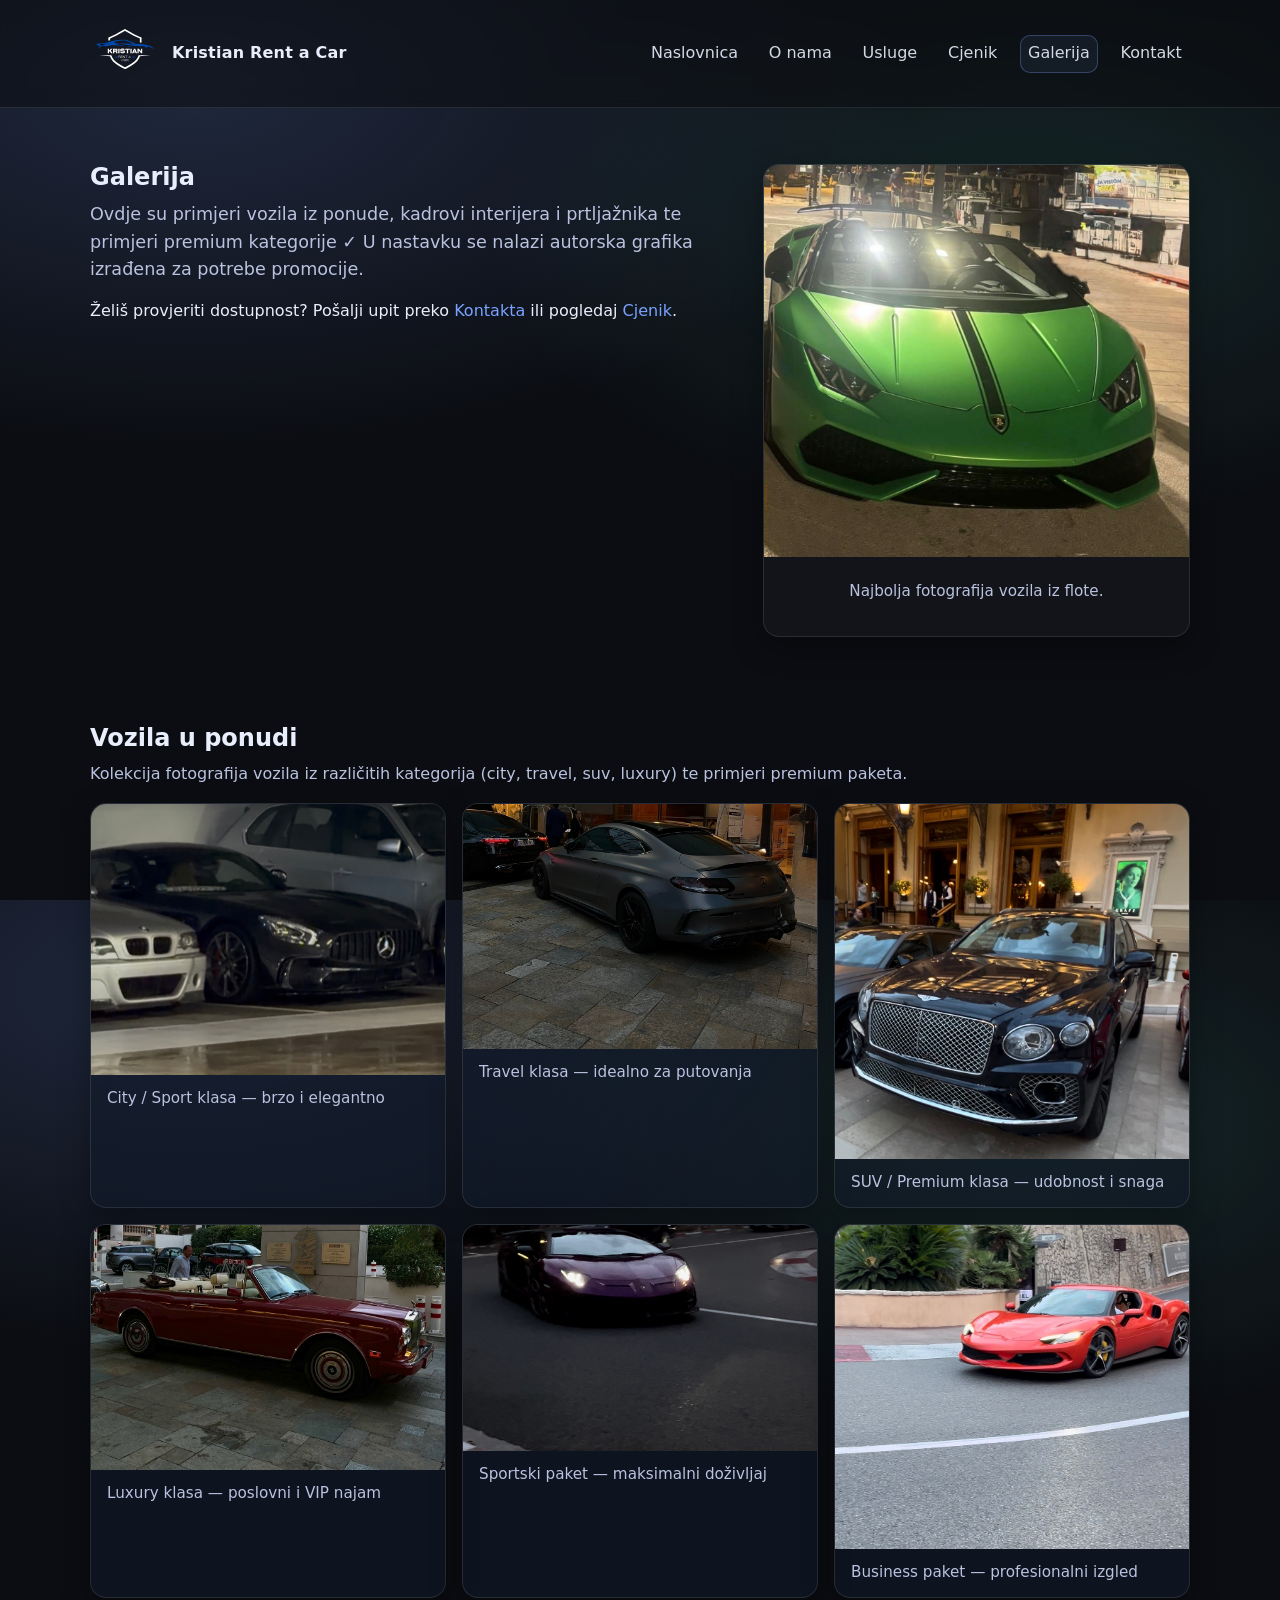
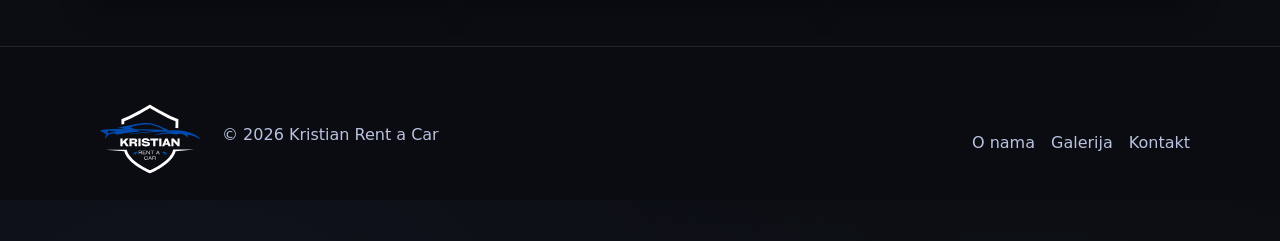
==== Kristian_Paradzikovic_galerija.html @ 81f8f2f1 "Add files via upload" ====
<!doctype html>
<html lang="hr">
<head>
  <meta charset="utf-8" />
  <meta name="viewport" content="width=device-width, initial-scale=1" />
  <title>Galerija — Kristian Rent a Car</title>
  <meta name="description" content="Galerija vozila i dodatne opreme — Kristian Rent a Car. Primjeri flote i autorska grafika." />
  <link rel="stylesheet" href="Kristian_Paradzikovic_style.css" />
</head>

<body>
  <header class="site-header">
    <div class="container header-inner">
      <a class="brand" href="index.html">
        <img class="brand-logo" src="logo.svg" alt="Logo Rent a Car" />
        <span class="brand-text">Kristian Rent a Car</span>
      </a>

      <button class="nav-toggle" type="button" aria-expanded="false" aria-controls="primary-nav">
        <span class="sr-only">Otvori izbornik</span>
        <span class="burger" aria-hidden="true"></span>
      </button>

      <nav id="primary-nav" class="nav" aria-label="Glavna navigacija">
        <a class="nav-link" href="index.html">Naslovnica</a>
        <a class="nav-link" href="Kristian_Paradzikovic_onama.html">O nama</a>
        <a class="nav-link" href="Kristian_Paradzikovic_usluge.html">Usluge</a>
        <a class="nav-link" href="Kristian_Paradzikovic_cjenik.html">Cjenik</a>
        <a class="nav-link active" href="Kristian_Paradzikovic_galerija.html">Galerija</a>
        <a class="nav-link" href="Kristian_Paradzikovic_kontakt.html">Kontakt</a>
      </nav>
    </div>
  </header>

  <main>
    <section class="hero">
      <div class="container hero-inner">
        <div class="hero-copy">
          <h1>Galerija</h1>
          <p class="lead">
            Ovdje su primjeri vozila iz ponude, kadrovi interijera i prtljažnika te primjeri premium kategorije ✓
            U nastavku se nalazi autorska grafika izrađena za potrebe promocije.
          </p>
          <p>
            Želiš provjeriti dostupnost? Pošalji upit preko <a href="Kristian_Paradzikovic_kontakt.html">Kontakta</a>
            ili pogledaj <a href="Kristian_Paradzikovic_cjenik.html">Cjenik</a>.
          </p>
        </div>

        <div class="hero-media">
          <img src="galerija_naslovna.jpeg" alt="Vozilo iz ponude" loading="lazy" />
          <p class="caption">Najbolja fotografija vozila iz flote.</p>
        </div>
      </div>
    </section>

    <section class="section">
      <div class="container">
        <h2>Vozila u ponudi</h2>
        <p class="muted">
          Kolekcija fotografija vozila iz različitih kategorija (city, travel, suv, luxury) te primjeri premium paketa.
        </p>

        <div class="gallery-grid">
          <figure class="gallery-item">
            <img src="galerija.jpeg" alt="Sportski automobil - city klasa" loading="lazy" />
            <figcaption>City / Sport klasa — brzo i elegantno</figcaption>
          </figure>

          <figure class="gallery-item">
            <img src="galerija_travel2.jpeg" alt="Putnički automobil - travel klasa" loading="lazy" />
            <figcaption>Travel klasa — idealno za putovanja</figcaption>
          </figure>

          <figure class="gallery-item">
            <img src="galerija_travel.jpeg" alt="SUV i premium vozilo" loading="lazy" />
            <figcaption>SUV / Premium klasa — udobnost i snaga</figcaption>
          </figure>

          <figure class="gallery-item">
            <img src="galerija_luxury.jpeg" alt="Luksuzni automobil" loading="lazy" />
            <figcaption>Luxury klasa — poslovni i VIP najam</figcaption>
          </figure>

          <figure class="gallery-item">
            <img src="proizvod1.jpeg" alt="Sportski automobil u vožnji" loading="lazy" />
            <figcaption>Sportski paket — maksimalni doživljaj</figcaption>
          </figure>

          <figure class="gallery-item">
            <img src="galerija_suv.jpeg" alt="Business vozilo ispred hotela" loading="lazy" />
            <figcaption>Business paket — profesionalni izgled</figcaption>
          </figure>
        </div>
      </div>
    </section>
</div>

      </div>
    </section>
  </main>

  <footer class="site-footer">
    <div class="container footer-inner">
      <div class="footer-brand">
        <img class="footer-logo" src="logo.svg" alt="Logo Rent a Car" />
        <p class="muted">© <span id="year"></span> Kristian Rent a Car</p>
      </div>
      <div class="footer-links">
        <a href="Kristian_Paradzikovic_onama.html">O nama</a>
        <a href="Kristian_Paradzikovic_galerija.html">Galerija</a>
        <a href="Kristian_Paradzikovic_kontakt.html">Kontakt</a>
      </div>
    </div>
  </footer>

  <script>
    const btn = document.querySelector('.nav-toggle');
    const nav = document.querySelector('#primary-nav');
    btn?.addEventListener('click', () => {
      const expanded = btn.getAttribute('aria-expanded') === 'true';
      btn.setAttribute('aria-expanded', String(!expanded));
      nav.classList.toggle('open');
    });
    document.getElementById('year').textContent = new Date().getFullYear();
  </script>
</body>
</html>
---- Kristian_Paradzikovic_style.css ----
:root{
  --bg: #0b0d12;
  --bg-2:#111625;
  --text:#e9eefc;
  --muted:#b9c2df;
  --card:#121a2b;
  --border: rgba(255,255,255,.10);
  --accent:#7aa2ff;
  --accent-2:#65e6c7;

  --radius: 16px;
  --shadow: 0 10px 30px rgba(0,0,0,.35);

  --container: 1100px;
}

*{ box-sizing:border-box; }
html, body{ height:100%; }
body{
  margin:0;
  font-family: system-ui, -apple-system, Segoe UI, Roboto, Arial, sans-serif;
  background: radial-gradient(1200px 600px at 15% 10%, rgba(122,162,255,.18), transparent 60%),
              radial-gradient(900px 500px at 80% 25%, rgba(101,230,199,.12), transparent 60%),
              var(--bg);
  color: var(--text);
  line-height: 1.55;
}

img{ max-width:100%; display:block; }
a{ color: var(--accent); text-decoration:none; }
a:hover{ text-decoration:underline; }
h1,h2,h3{ line-height:1.15; margin: 0 0 .6rem 0; }
p{ margin: 0 0 1rem 0; }

.container{
  width: min(var(--container), calc(100% - 2rem));
  margin: 0 auto;
}

.muted{ color: var(--muted); }
.caption{ color: var(--muted); font-size: .95rem; margin-top: .6rem; }
.note{
  border-left: 3px solid var(--accent-2);
  padding: .75rem 1rem;
  background: rgba(101,230,199,.08);
  border-radius: 12px;
}

.sr-only{
  position:absolute;
  width:1px; height:1px;
  padding:0; margin:-1px;
  overflow:hidden; clip:rect(0,0,0,0);
  border:0;
}

.site-header{
  position: sticky;
  top: 0;
  z-index: 50;
  backdrop-filter: blur(10px);
  background: rgba(11,13,18,.55);
  border-bottom: 1px solid var(--border);
}

.header-inner{
  display:flex;
  align-items:center;
  justify-content:space-between;
  gap: 1rem;
  padding: .85rem 0;
}

.brand{
  display:flex;
  align-items:center;
  gap:.75rem;
  color: var(--text);
  text-decoration:none;
}
.brand-logo{
  width: 36px;
  height: 36px;
}
.brand-text{
  font-weight: 700;
  letter-spacing: .2px;
}

.nav{
  display:flex;
  align-items:center;
  gap: .9rem;
}
.nav-link{
  color: var(--text);
  opacity: .9;
  padding: .35rem .45rem;
  border-radius: 10px;
  border: 1px solid transparent;
}
.nav-link:hover{
  opacity: 1;
  text-decoration:none;
  border-color: var(--border);
  background: rgba(255,255,255,.04);
}
.nav-link.active{
  border-color: rgba(122,162,255,.35);
  background: rgba(122,162,255,.08);
}

.nav-toggle{
  display:none;
  background: transparent;
  border: 1px solid var(--border);
  border-radius: 12px;
  padding: .55rem .65rem;
  cursor: pointer;
}
.burger{
  display:block;
  width: 22px;
  height: 2px;
  background: var(--text);
  position: relative;
}
.burger::before,
.burger::after{
  content:"";
  position:absolute;
  left:0;
  width: 22px;
  height: 2px;
  background: var(--text);
}
.burger::before{ top:-7px; }
.burger::after{ top:7px; }

.section{ padding: 3rem 0; }
.section.alt{
  background: linear-gradient(180deg, rgba(17,22,37,.55), rgba(17,22,37,.25));
  border-top: 1px solid var(--border);
  border-bottom: 1px solid var(--border);
}

.badge{
  display:inline-block;
  padding: .35rem .6rem;
  border-radius: 999px;
  border: 1px solid var(--border);
  background: rgba(255,255,255,.04);
  color: var(--muted);
  margin-bottom: .9rem;
}

.hero{ padding: 3.5rem 0 2.5rem; }
.hero-inner{
  display:grid;
  grid-template-columns: 1.2fr .8fr;
  gap: 2rem;
  align-items: start;
}
.lead{ font-size: 1.1rem; color: var(--muted); }

.hero-media{
  background: rgba(255,255,255,.03);
  border: 1px solid var(--border);
  border-radius: var(--radius);
  overflow:hidden;
  box-shadow: var(--shadow);
}
.hero-media img{
  width: 100%;
  height: auto;
}
.hero-media .caption{ padding: .85rem 1rem 1rem; }

.hero-actions{
  display:flex;
  gap: .75rem;
  flex-wrap: wrap;
  margin-top: 1rem;
}
.btn{
  display:inline-block;
  padding: .75rem 1rem;
  border-radius: 14px;
  border: 1px solid rgba(122,162,255,.35);
  background: rgba(122,162,255,.14);
  color: var(--text);
  text-decoration:none;
}
.btn:hover{ text-decoration:none; background: rgba(122,162,255,.22); }
.btn-ghost{
  border-color: var(--border);
  background: rgba(255,255,255,.04);
}

.grid{ display:grid; gap: 1rem; }
.cards{ grid-template-columns: repeat(3, 1fr); }
.card{
  background: rgba(18,26,43,.65);
  border: 1px solid var(--border);
  border-radius: var(--radius);
  padding: 1.1rem;
  box-shadow: var(--shadow);
}
.card p{ color: var(--muted); }

.video-wrap{
  border-radius: var(--radius);
  border: 1px solid var(--border);
  overflow:hidden;
  box-shadow: var(--shadow);
  background: rgba(0,0,0,.25);
}
video{ width:100%; height:auto; display:block; }

.site-footer{
  padding: 2rem 0;
  border-top: 1px solid var(--border);
  background: rgba(11,13,18,.75);
}
.footer-inner{
  display:flex;
  align-items:center;
  justify-content:space-between;
  gap: 1rem;
  flex-wrap: wrap;
}
.footer-logo{ width: 28px; height: 28px; }
.footer-brand{
  display:flex;
  align-items:center;
  gap: .75rem;
}
.footer-links{
  display:flex;
  gap: 1rem;
  flex-wrap: wrap;
}
.footer-links a{ color: var(--muted); }
.footer-links a:hover{ color: var(--text); text-decoration:none; }

@media (max-width: 768px){
  .hero-inner{ grid-template-columns: 1fr; }
  .cards{ grid-template-columns: 1fr; }

  .nav-toggle{ display:inline-flex; align-items:center; justify-content:center; }

  .nav{
    position: absolute;
    top: 64px;
    right: 1rem;
    left: 1rem;
    display: none;
    flex-direction: column;
    align-items: stretch;
    gap: .35rem;
    padding: .75rem;
    border-radius: 16px;
    border: 1px solid var(--border);
    background: rgba(11,13,18,.92);
    box-shadow: var(--shadow);
  }
  .nav.open{ display:flex; }

  .nav-link{ padding: .65rem .75rem; }
}

.table-wrap{
  overflow-x: auto;
  border: 1px solid var(--border);
  border-radius: var(--radius);
  background: rgba(255,255,255,.03);
  box-shadow: var(--shadow);
}

.price-table{
  width: 100%;
  border-collapse: collapse;
  min-width: 620px;
}

.price-table th,
.price-table td{
  padding: .9rem 1rem;
  border-bottom: 1px solid var(--border);
  text-align: left;
}

.price-table th{
  color: var(--text);
  background: rgba(255,255,255,.04);
  font-weight: 700;
}

.price-table td{
  color: var(--muted);
}

.gallery-grid{
  display: grid;
  grid-template-columns: repeat(3, 1fr);
  gap: 1rem;
}

.gallery-item{
  margin: 0;
  border-radius: var(--radius);
  overflow: hidden;
  border: 1px solid var(--border);
  background: rgba(18,26,43,.55);
  box-shadow: var(--shadow);
}

.gallery-item img{
  width: 100%;
  height: auto;
}

.gallery-item figcaption{
  padding: .75rem 1rem;
  color: var(--muted);
  font-size: .95rem;
}

@media (max-width: 768px){
  .gallery-grid{ grid-template-columns: 1fr; }
}

.contact-form{
  max-width: 680px;
  border: 1px solid var(--border);
  background: rgba(18,26,43,.55);
  border-radius: var(--radius);
  padding: 1.2rem;
  box-shadow: var(--shadow);
}

.field{
  display: grid;
  gap: .45rem;
  margin-bottom: .9rem;
}

.field span{ color: var(--muted); font-size: .95rem; }

input, textarea{
  width: 100%;
  padding: .8rem .9rem;
  border-radius: 14px;
  border: 1px solid var(--border);
  background: rgba(11,13,18,.55);
  color: var(--text);
  outline: none;
}

input:focus, textarea:focus{
  border-color: rgba(122,162,255,.45);
  box-shadow: 0 0 0 4px rgba(122,162,255,.12);
}

.footer-logo {
  height: 120px;
  width: auto;
  margin-bottom: 10px;
}

.brand-logo {
  height: 70px;
  width: auto;
  margin-bottom: 10px;
}

.video-wrap {
  width: 100%;
  max-width: 900px;
  margin: 0 auto;
  aspect-ratio: 16 / 9;
  background: #000;
  border-radius: 12px;
  overflow: hidden;
}

.video-wrap video {
  width: 100%;
  height: 100%;
  object-fit: contain;
  display: block;
}

.center-title {
  text-align: center;
}

.caption{

  text-align:center;
}
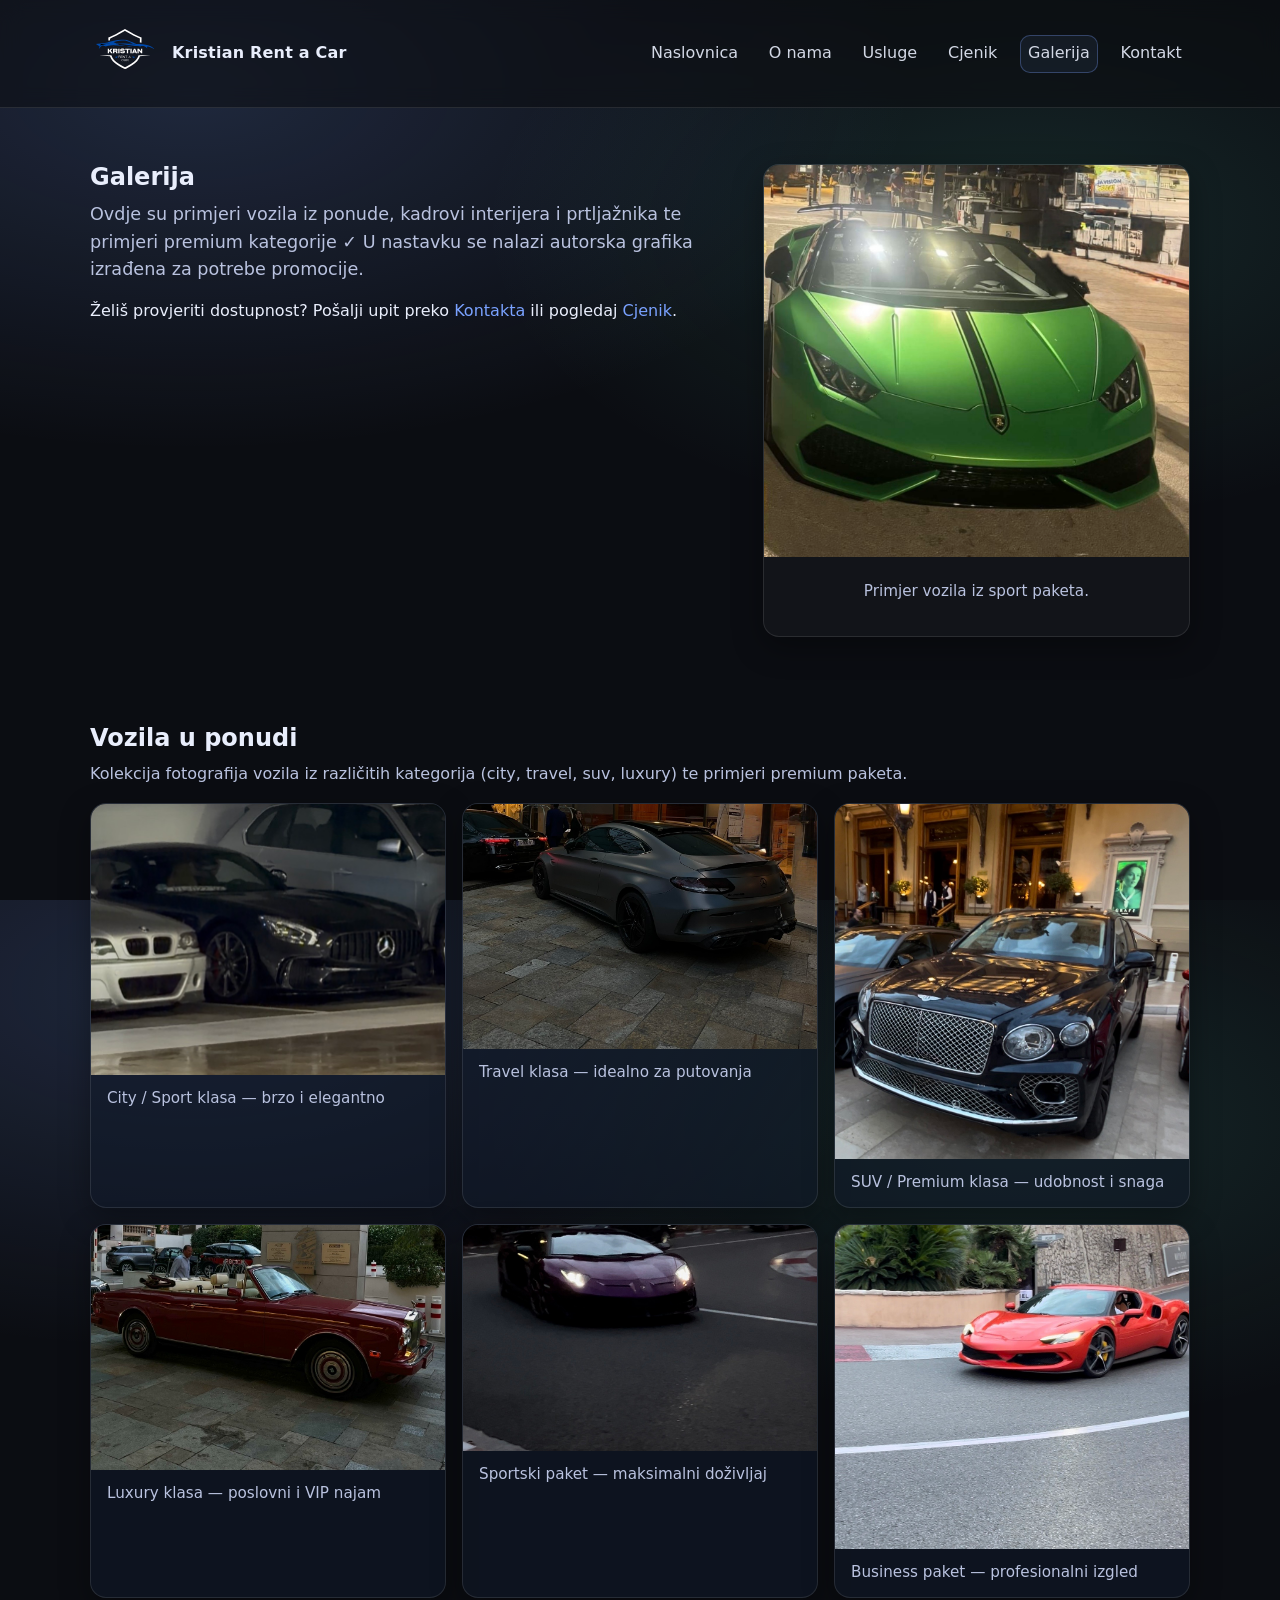
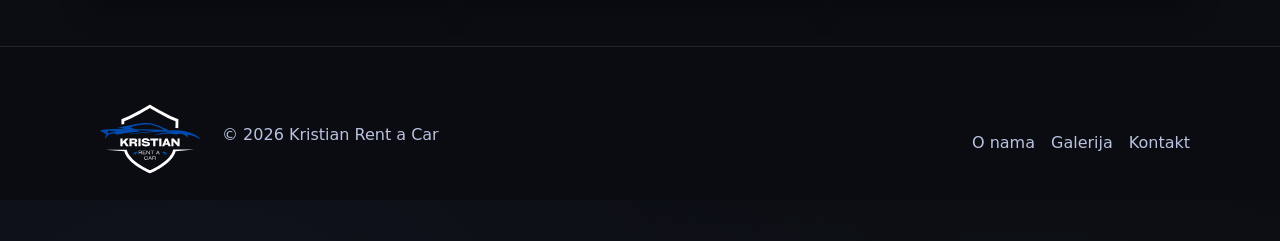
==== commit 186c2a1b: "Update Kristian_Paradzikovic_galerija.html" ====
--- a/Kristian_Paradzikovic_galerija.html
+++ b/Kristian_Paradzikovic_galerija.html
@@ -49,7 +49,7 @@
 
         <div class="hero-media">
           <img src="galerija_naslovna.jpeg" alt="Vozilo iz ponude" loading="lazy" />
-          <p class="caption">Najbolja fotografija vozila iz flote.</p>
+          <p class="caption">Primjer vozila iz sport paketa.</p>
         </div>
       </div>
     </section>
